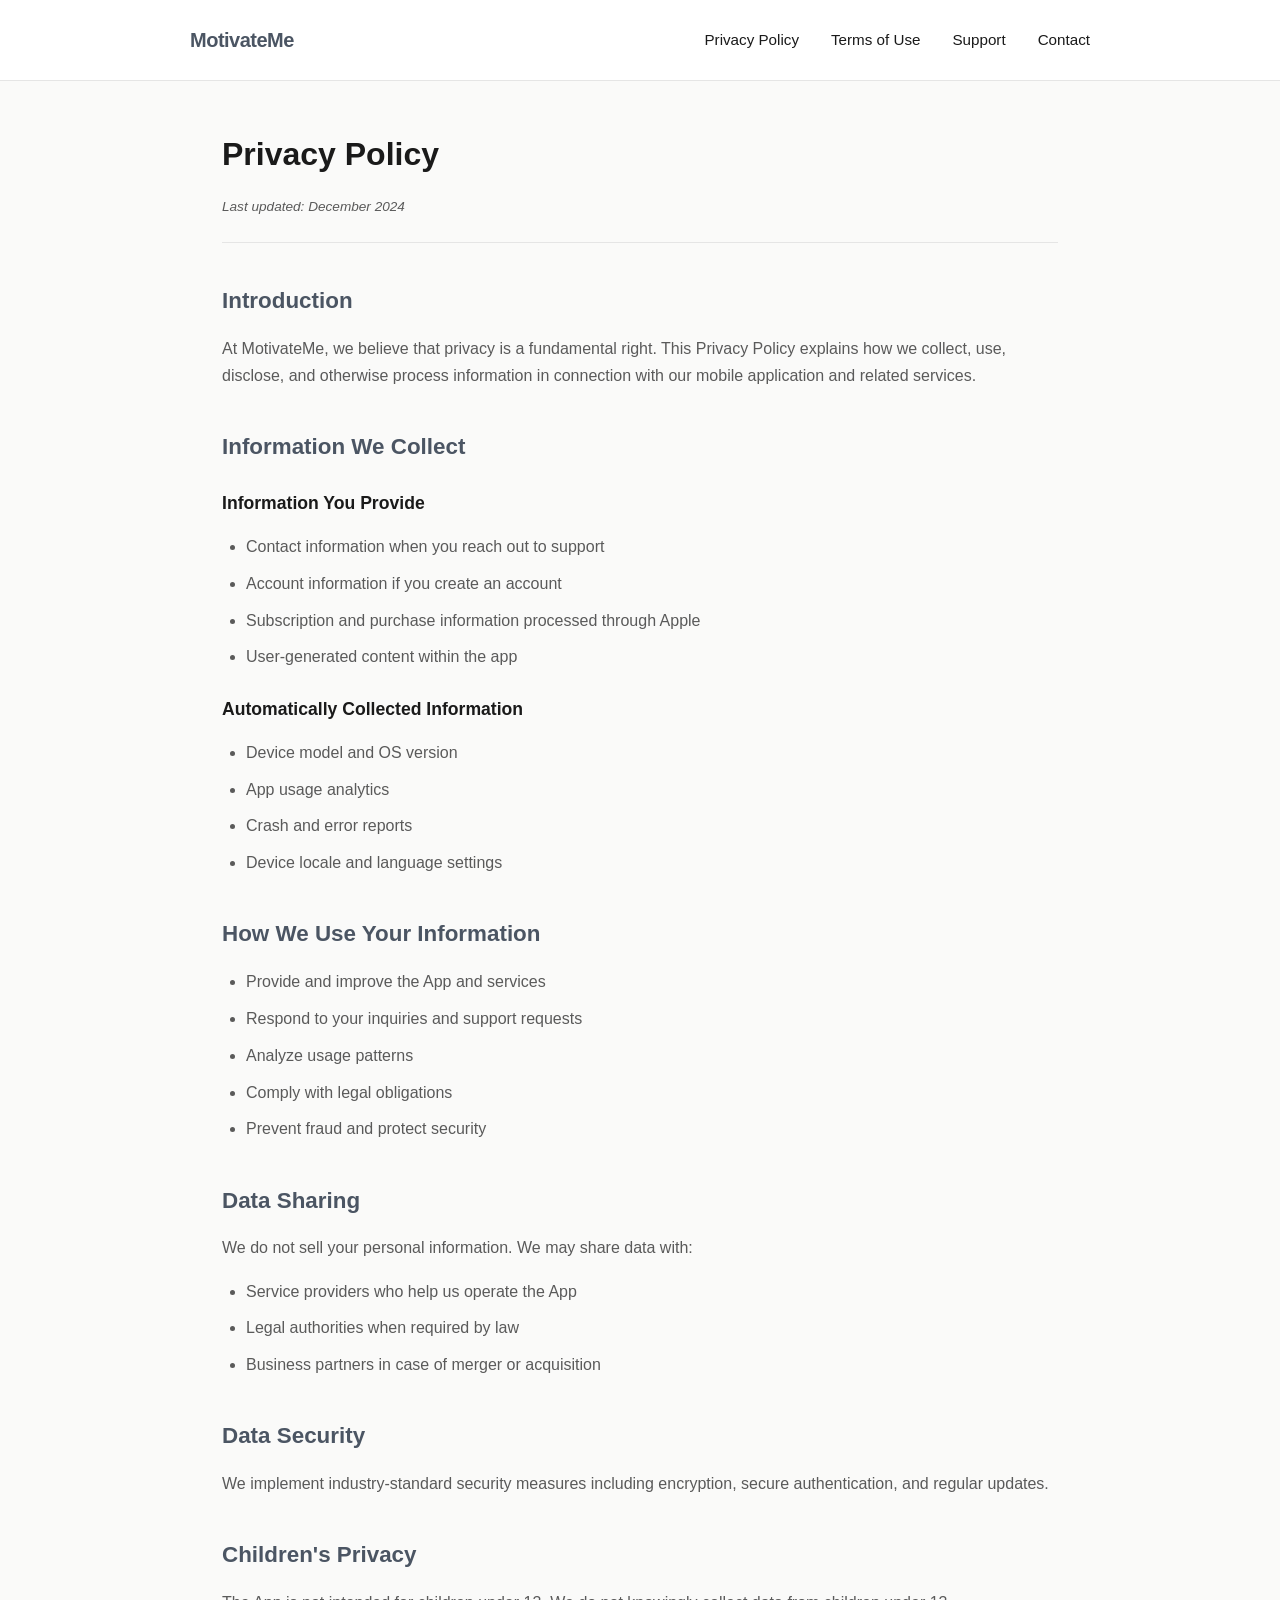
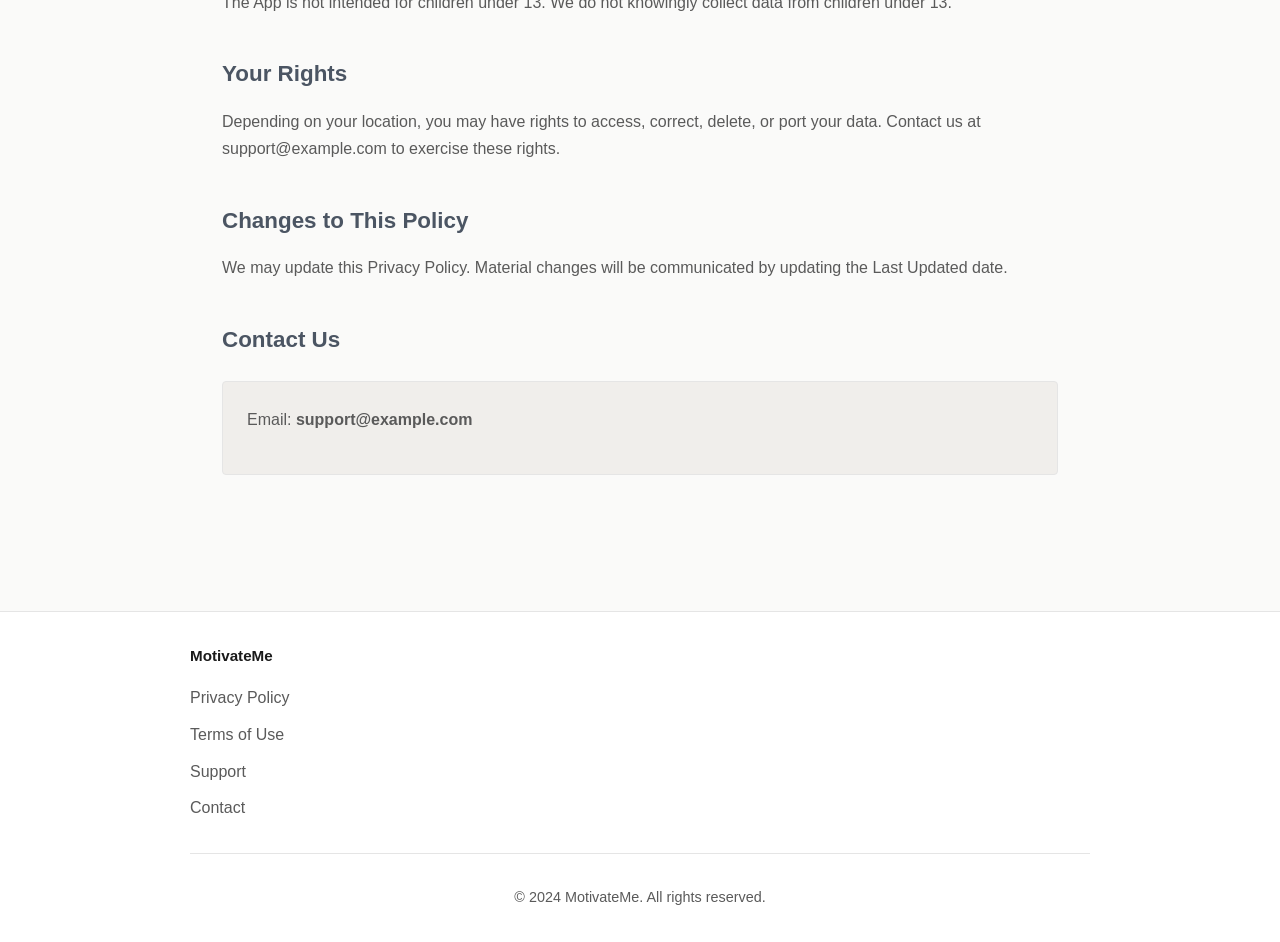
==== legal-website/privacy.html @ 16f76f8b "Add professional legal website for App Store Connect - Privacy Policy with data protection sections " ====
<!DOCTYPE html>
<html lang="en">
<head>
  <meta charset="UTF-8">
  <meta name="viewport" content="width=device-width, initial-scale=1.0">
  <title>MotivateMe – Privacy Policy</title>
  <link rel="stylesheet" href="styles.css">
</head>
<body>
<div id="app">
  <header>
    <div class="header-content">
      <div class="logo">MotivateMe</div>
      <nav>
        <a href="privacy.html">Privacy Policy</a>
        <a href="terms.html">Terms of Use</a>
        <a href="support.html">Support</a>
        <a href="contact.html">Contact</a>
      </nav>
    </div>
  </header>

  <main>
    <h1>Privacy Policy</h1>
    <div class="last-updated">Last updated: December 2024</div>

    <section>
      <h2>Introduction</h2>
      <p>At MotivateMe, we believe that privacy is a fundamental right. This Privacy Policy explains how we collect, use, disclose, and otherwise process information in connection with our mobile application and related services.</p>
    </section>

    <section>
      <h2>Information We Collect</h2>
      <h3>Information You Provide</h3>
      <ul>
        <li>Contact information when you reach out to support</li>
        <li>Account information if you create an account</li>
        <li>Subscription and purchase information processed through Apple</li>
        <li>User-generated content within the app</li>
      </ul>

      <h3>Automatically Collected Information</h3>
      <ul>
        <li>Device model and OS version</li>
        <li>App usage analytics</li>
        <li>Crash and error reports</li>
        <li>Device locale and language settings</li>
      </ul>
    </section>

    <section>
      <h2>How We Use Your Information</h2>
      <ul>
        <li>Provide and improve the App and services</li>
        <li>Respond to your inquiries and support requests</li>
        <li>Analyze usage patterns</li>
        <li>Comply with legal obligations</li>
        <li>Prevent fraud and protect security</li>
      </ul>
    </section>

    <section>
      <h2>Data Sharing</h2>
      <p>We do not sell your personal information. We may share data with:</p>
      <ul>
        <li>Service providers who help us operate the App</li>
        <li>Legal authorities when required by law</li>
        <li>Business partners in case of merger or acquisition</li>
      </ul>
    </section>

    <section>
      <h2>Data Security</h2>
      <p>We implement industry-standard security measures including encryption, secure authentication, and regular updates.</p>
    </section>

    <section>
      <h2>Children's Privacy</h2>
      <p>The App is not intended for children under 13. We do not knowingly collect data from children under 13.</p>
    </section>

    <section>
      <h2>Your Rights</h2>
      <p>Depending on your location, you may have rights to access, correct, delete, or port your data. Contact us at support@example.com to exercise these rights.</p>
    </section>

    <section>
      <h2>Changes to This Policy</h2>
      <p>We may update this Privacy Policy. Material changes will be communicated by updating the Last Updated date.</p>
    </section>

    <section>
      <h2>Contact Us</h2>
      <div class="contact-box">
        <p>Email: <strong>support@example.com</strong></p>
      </div>
    </section>
  </main>

  <footer>
    <div class="footer-content">
      <div class="footer-section">
        <h4>MotivateMe</h4>
        <ul>
          <li><a href="privacy.html">Privacy Policy</a></li>
          <li><a href="terms.html">Terms of Use</a></li>
          <li><a href="support.html">Support</a></li>
          <li><a href="contact.html">Contact</a></li>
        </ul>
      </div>
    </div>
    <div class="footer-bottom">© 2024 MotivateMe. All rights reserved.</div>
  </footer>
</div>
</body>
</html>
---- legal-website/styles.css ----
:root {
  --bg: #FAFAF9;
  --surface: #FFFFFF;
  --text-primary: #1a1a1a;
  --text-secondary: #5a5a5a;
  --border: #e5e5e5;
  --accent: #4B5563;
  --link: #0066cc;
  --link-hover: #0052a3;
  --bg-alt: #f0eeeb;
}

@media (prefers-color-scheme: dark) {
  :root:not([data-theme="light"]) {
    --bg: #0f0f0f;
    --surface: #1a1a1a;
    --text-primary: #efefef;
    --text-secondary: #a0a0a0;
    --border: #2a2a2a;
    --accent: #b0b8c8;
    --link: #4da6ff;
    --link-hover: #66b3ff;
    --bg-alt: #262626;
  }
}

:root[data-theme="dark"] {
  --bg: #0f0f0f;
  --surface: #1a1a1a;
  --text-primary: #efefef;
  --text-secondary: #a0a0a0;
  --border: #2a2a2a;
  --accent: #b0b8c8;
  --link: #4da6ff;
  --link-hover: #66b3ff;
  --bg-alt: #262626;
}

* {
  margin: 0;
  padding: 0;
  box-sizing: border-box;
}

html, body {
  height: 100%;
}

body {
  font-family: -apple-system, BlinkMacSystemFont, "Segoe UI", Roboto, "Helvetica Neue", Arial, sans-serif;
  background: var(--bg);
  color: var(--text-primary);
  line-height: 1.6;
  font-size: 16px;
}

a {
  color: var(--link);
  text-decoration: none;
}

a:hover {
  color: var(--link-hover);
  text-decoration: underline;
}

strong {
  font-weight: 600;
}

#app {
  display: flex;
  flex-direction: column;
  min-height: 100vh;
}

header {
  background: var(--surface);
  border-bottom: 1px solid var(--border);
  padding: 1.5rem 2rem;
  position: sticky;
  top: 0;
  z-index: 100;
}

.header-content {
  max-width: 900px;
  margin: 0 auto;
  display: flex;
  justify-content: space-between;
  align-items: center;
  gap: 2rem;
}

.logo {
  font-size: 1.25rem;
  font-weight: 600;
  color: var(--accent);
  letter-spacing: -0.5px;
}

nav {
  display: flex;
  gap: 2rem;
  flex-wrap: wrap;
}

nav a {
  font-size: 0.95rem;
  color: var(--text-primary);
  transition: color 0.2s;
}

nav a:hover {
  color: var(--link);
}

main {
  flex: 1;
  max-width: 900px;
  margin: 0 auto;
  width: 100%;
  padding: 3rem 2rem;
}

h1 {
  font-size: 2rem;
  font-weight: 600;
  margin-bottom: 1rem;
  color: var(--text-primary);
}

h2 {
  font-size: 1.4rem;
  font-weight: 600;
  margin-top: 2.5rem;
  margin-bottom: 1rem;
  color: var(--accent);
}

h3 {
  font-size: 1.1rem;
  font-weight: 600;
  margin-top: 1.5rem;
  margin-bottom: 0.8rem;
  color: var(--text-primary);
}

p {
  margin-bottom: 1rem;
  color: var(--text-secondary);
  line-height: 1.7;
}

.last-updated {
  font-size: 0.85rem;
  color: var(--text-secondary);
  font-style: italic;
  margin-bottom: 2rem;
  padding-bottom: 1.5rem;
  border-bottom: 1px solid var(--border);
}

ul, ol {
  margin: 1rem 0 1rem 1.5rem;
  color: var(--text-secondary);
}

li {
  margin-bottom: 0.6rem;
  line-height: 1.7;
}

section {
  margin-bottom: 2.5rem;
}

.cta-button {
  display: inline-block;
  background: var(--link);
  color: white;
  padding: 0.8rem 1.5rem;
  border-radius: 4px;
  font-weight: 500;
  margin: 1rem 0;
}

.cta-button:hover {
  background: var(--link-hover);
  text-decoration: none;
}

.links-grid {
  display: grid;
  grid-template-columns: repeat(auto-fit, minmax(250px, 1fr));
  gap: 1.5rem;
  margin: 2rem 0;
}

.link-card {
  background: var(--surface);
  border: 1px solid var(--border);
  padding: 1.5rem;
  border-radius: 4px;
}

.link-card:hover {
  border-color: var(--link);
}

.link-card h3 {
  margin-top: 0;
}

.contact-box {
  background: var(--bg-alt);
  border: 1px solid var(--border);
  padding: 1.5rem;
  border-radius: 4px;
  margin: 1.5rem 0;
}

.contact-box h3 {
  margin-top: 0;
}

.faq-item {
  margin-bottom: 2rem;
  padding-bottom: 2rem;
  border-bottom: 1px solid var(--border);
}

.faq-item:last-child {
  border-bottom: none;
}

.faq-question {
  font-weight: 600;
  margin-bottom: 0.8rem;
  color: var(--text-primary);
}

footer {
  background: var(--surface);
  border-top: 1px solid var(--border);
  padding: 2rem;
  margin-top: 3rem;
}

.footer-content {
  max-width: 900px;
  margin: 0 auto;
  margin-bottom: 2rem;
}

.footer-section h4 {
  font-size: 0.95rem;
  font-weight: 600;
  margin-bottom: 1rem;
  color: var(--text-primary);
}

.footer-section ul {
  list-style: none;
  margin: 0;
  padding: 0;
}

.footer-section li {
  margin-bottom: 0.6rem;
}

.footer-section a {
  color: var(--text-secondary);
  transition: color 0.2s;
}

.footer-section a:hover {
  color: var(--link);
}

.footer-bottom {
  max-width: 900px;
  margin: 0 auto;
  padding-top: 2rem;
  border-top: 1px solid var(--border);
  text-align: center;
  font-size: 0.9rem;
  color: var(--text-secondary);
}

@media (max-width: 768px) {
  .header-content {
    flex-direction: column;
    align-items: flex-start;
  }

  nav {
    gap: 1.5rem;
    font-size: 0.9rem;
  }

  h1 {
    font-size: 1.5rem;
  }

  main {
    padding: 2rem 1.5rem;
  }
}
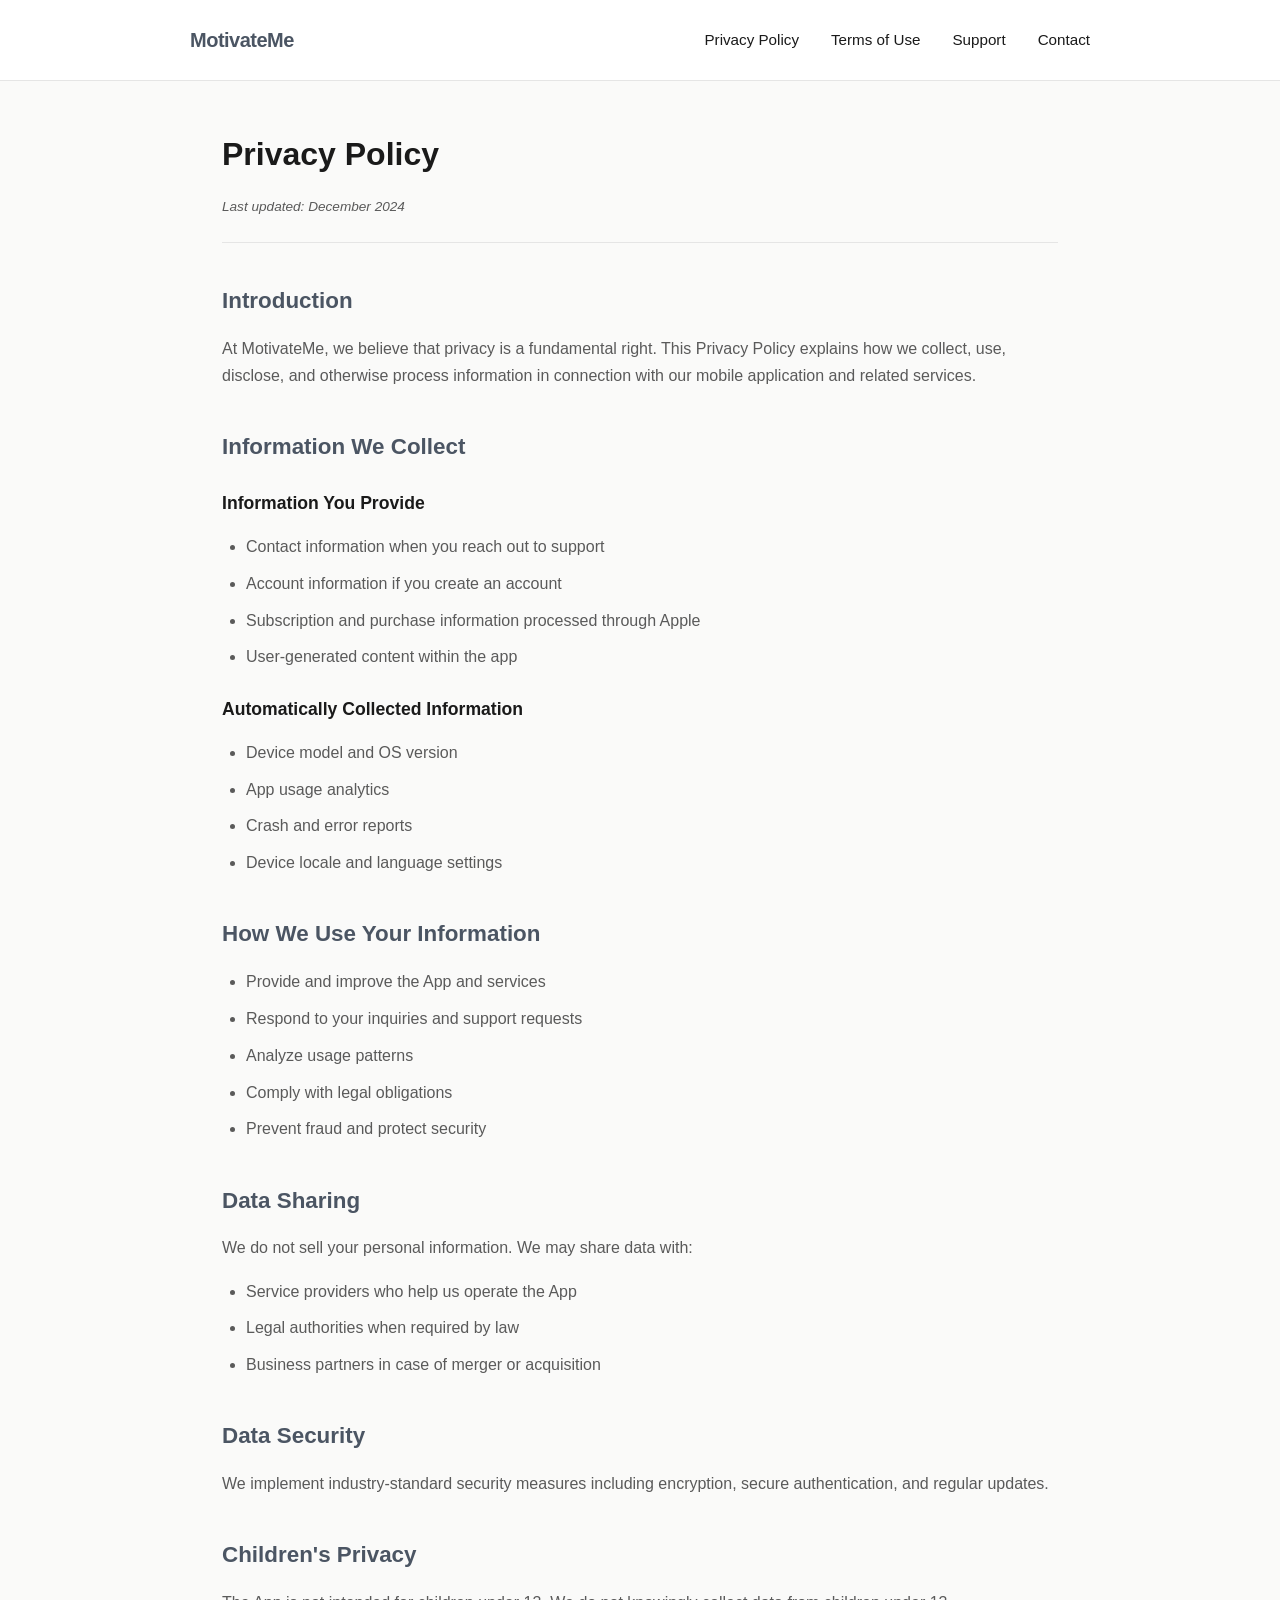
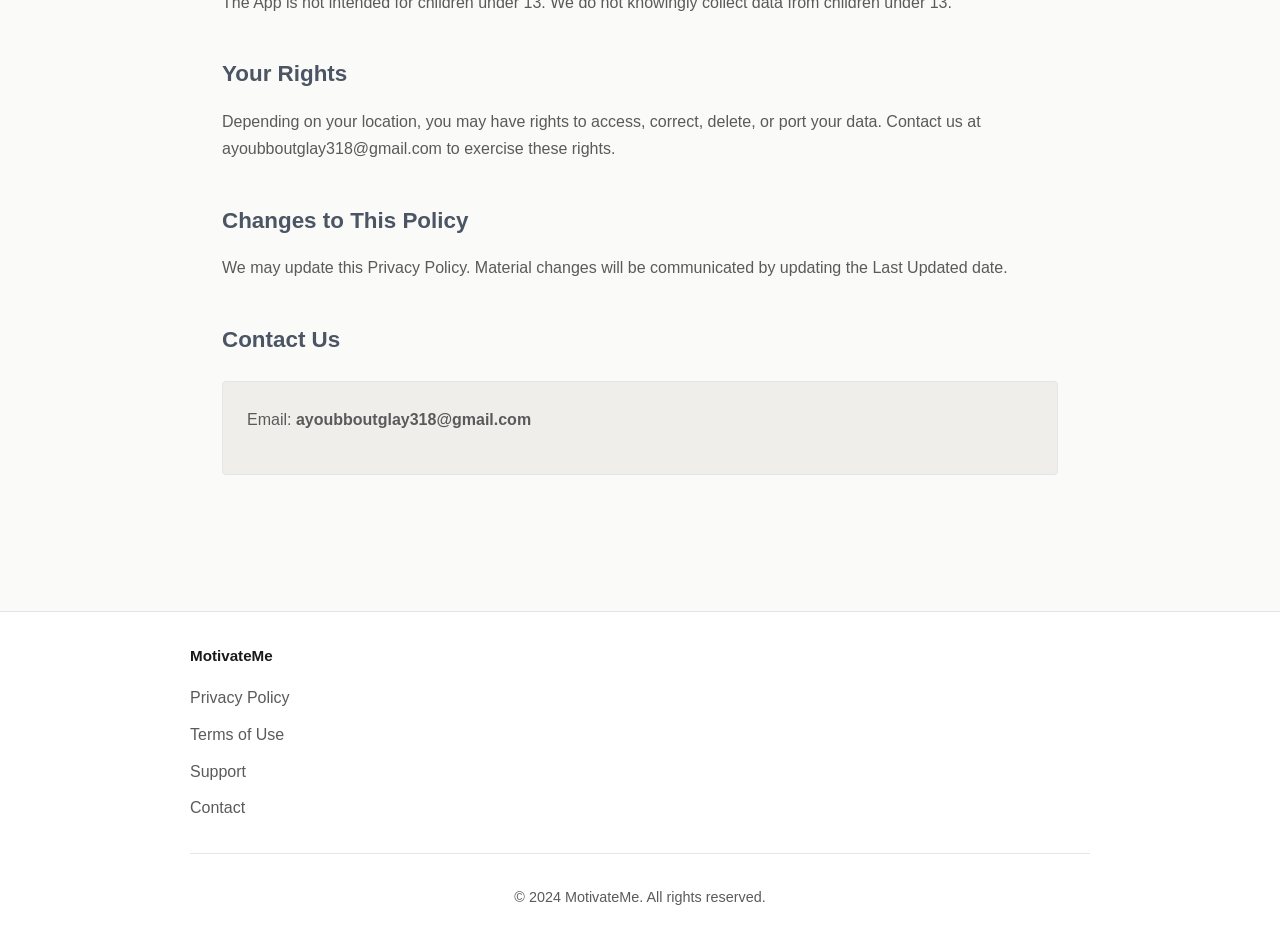
==== commit bc7c84c7: "Update support email to ayoubboutglay318@gmail.com" ====
--- a/legal-website/privacy.html
+++ b/legal-website/privacy.html
@@ -81,7 +81,7 @@
 
     <section>
       <h2>Your Rights</h2>
-      <p>Depending on your location, you may have rights to access, correct, delete, or port your data. Contact us at support@example.com to exercise these rights.</p>
+      <p>Depending on your location, you may have rights to access, correct, delete, or port your data. Contact us at ayoubboutglay318@gmail.com to exercise these rights.</p>
     </section>
 
     <section>
@@ -92,7 +92,7 @@
     <section>
       <h2>Contact Us</h2>
       <div class="contact-box">
-        <p>Email: <strong>support@example.com</strong></p>
+        <p>Email: <strong>ayoubboutglay318@gmail.com</strong></p>
       </div>
     </section>
   </main>
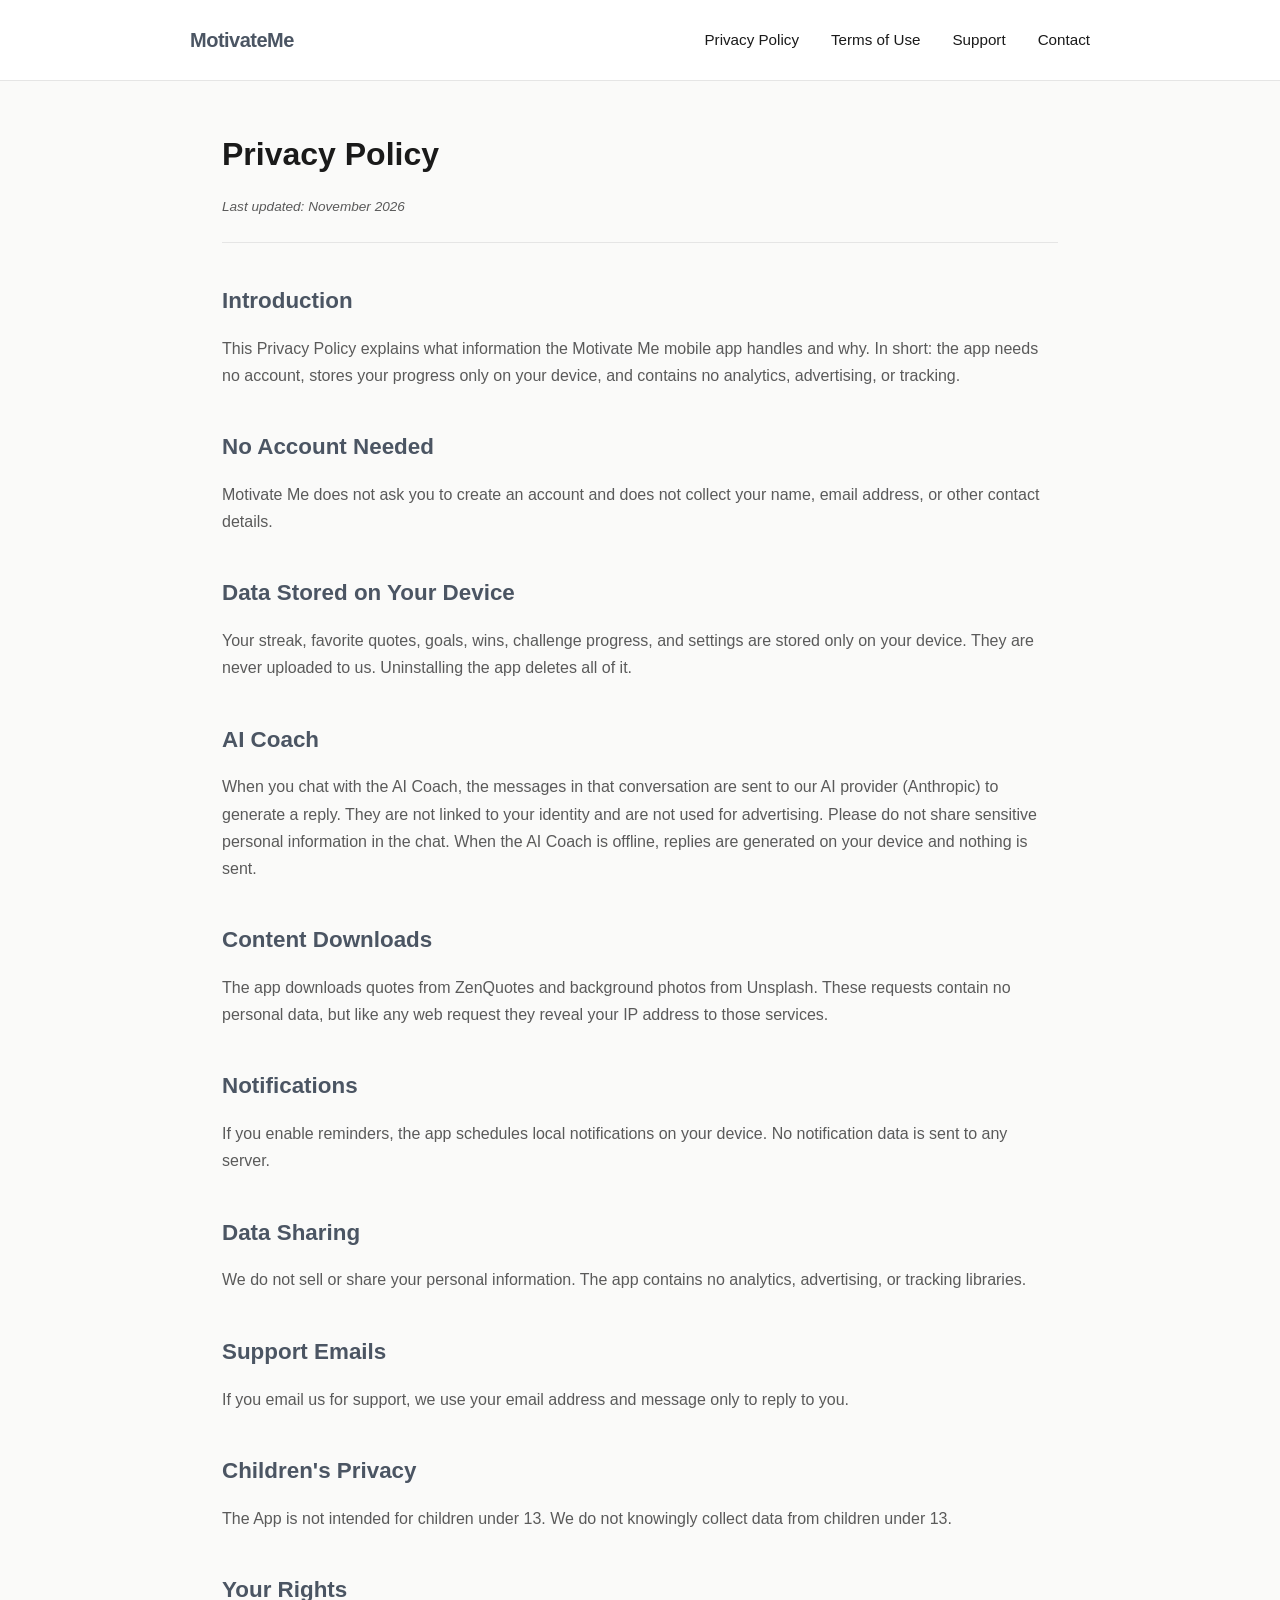
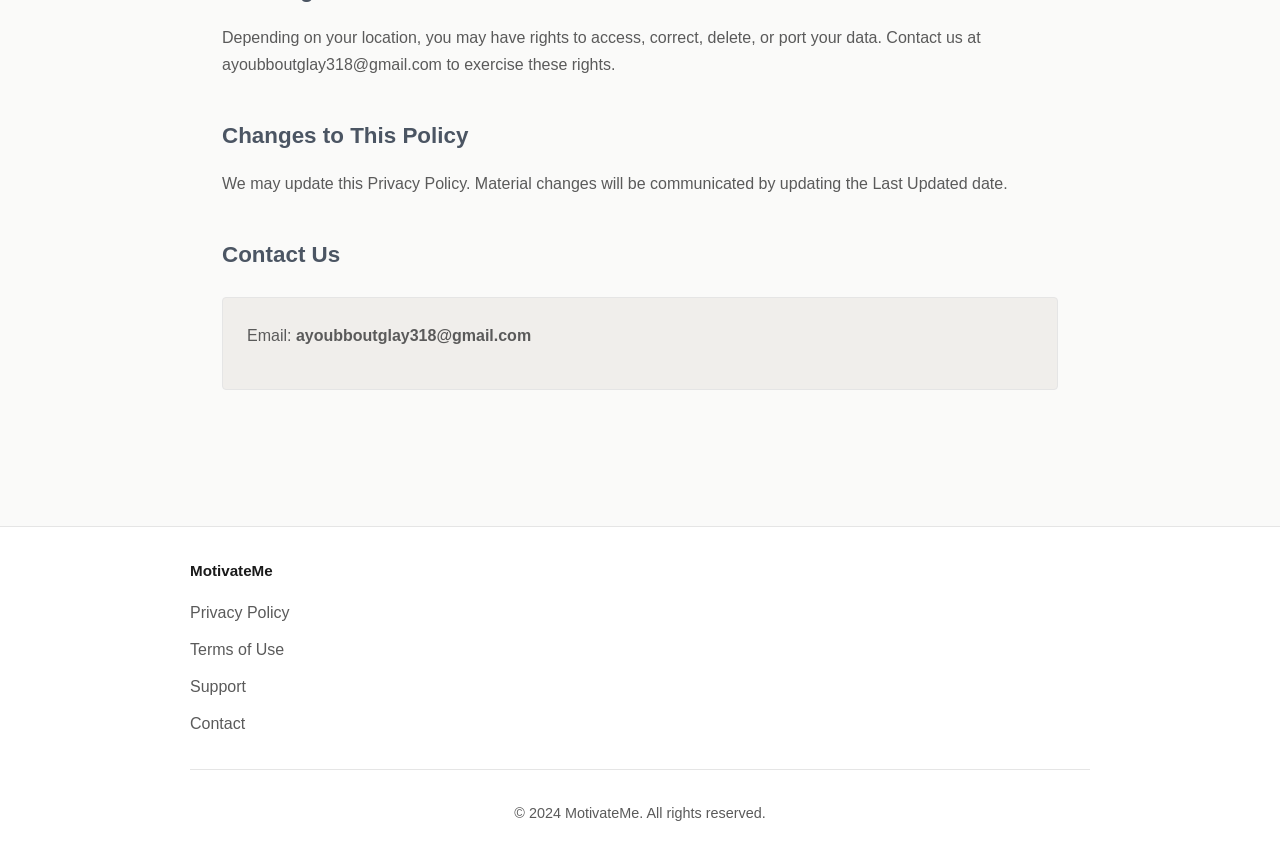
==== commit 86bf62d0: "Prepare app for App Store: fix modes, add sharing, drop fake sign-in - Motivation Mode now changes t" ====
--- a/legal-website/privacy.html
+++ b/legal-website/privacy.html
@@ -22,56 +22,46 @@
 
   <main>
     <h1>Privacy Policy</h1>
-    <div class="last-updated">Last updated: December 2024</div>
+    <div class="last-updated">Last updated: November 2026</div>
 
     <section>
       <h2>Introduction</h2>
-      <p>At MotivateMe, we believe that privacy is a fundamental right. This Privacy Policy explains how we collect, use, disclose, and otherwise process information in connection with our mobile application and related services.</p>
+      <p>This Privacy Policy explains what information the Motivate Me mobile app handles and why. In short: the app needs no account, stores your progress only on your device, and contains no analytics, advertising, or tracking.</p>
     </section>
 
     <section>
-      <h2>Information We Collect</h2>
-      <h3>Information You Provide</h3>
-      <ul>
-        <li>Contact information when you reach out to support</li>
-        <li>Account information if you create an account</li>
-        <li>Subscription and purchase information processed through Apple</li>
-        <li>User-generated content within the app</li>
-      </ul>
-
-      <h3>Automatically Collected Information</h3>
-      <ul>
-        <li>Device model and OS version</li>
-        <li>App usage analytics</li>
-        <li>Crash and error reports</li>
-        <li>Device locale and language settings</li>
-      </ul>
+      <h2>No Account Needed</h2>
+      <p>Motivate Me does not ask you to create an account and does not collect your name, email address, or other contact details.</p>
     </section>
 
     <section>
-      <h2>How We Use Your Information</h2>
-      <ul>
-        <li>Provide and improve the App and services</li>
-        <li>Respond to your inquiries and support requests</li>
-        <li>Analyze usage patterns</li>
-        <li>Comply with legal obligations</li>
-        <li>Prevent fraud and protect security</li>
-      </ul>
+      <h2>Data Stored on Your Device</h2>
+      <p>Your streak, favorite quotes, goals, wins, challenge progress, and settings are stored only on your device. They are never uploaded to us. Uninstalling the app deletes all of it.</p>
+    </section>
+
+    <section>
+      <h2>AI Coach</h2>
+      <p>When you chat with the AI Coach, the messages in that conversation are sent to our AI provider (Anthropic) to generate a reply. They are not linked to your identity and are not used for advertising. Please do not share sensitive personal information in the chat. When the AI Coach is offline, replies are generated on your device and nothing is sent.</p>
+    </section>
+
+    <section>
+      <h2>Content Downloads</h2>
+      <p>The app downloads quotes from ZenQuotes and background photos from Unsplash. These requests contain no personal data, but like any web request they reveal your IP address to those services.</p>
+    </section>
+
+    <section>
+      <h2>Notifications</h2>
+      <p>If you enable reminders, the app schedules local notifications on your device. No notification data is sent to any server.</p>
     </section>
 
     <section>
       <h2>Data Sharing</h2>
-      <p>We do not sell your personal information. We may share data with:</p>
-      <ul>
-        <li>Service providers who help us operate the App</li>
-        <li>Legal authorities when required by law</li>
-        <li>Business partners in case of merger or acquisition</li>
-      </ul>
+      <p>We do not sell or share your personal information. The app contains no analytics, advertising, or tracking libraries.</p>
     </section>
 
     <section>
-      <h2>Data Security</h2>
-      <p>We implement industry-standard security measures including encryption, secure authentication, and regular updates.</p>
+      <h2>Support Emails</h2>
+      <p>If you email us for support, we use your email address and message only to reply to you.</p>
     </section>
 
     <section>
